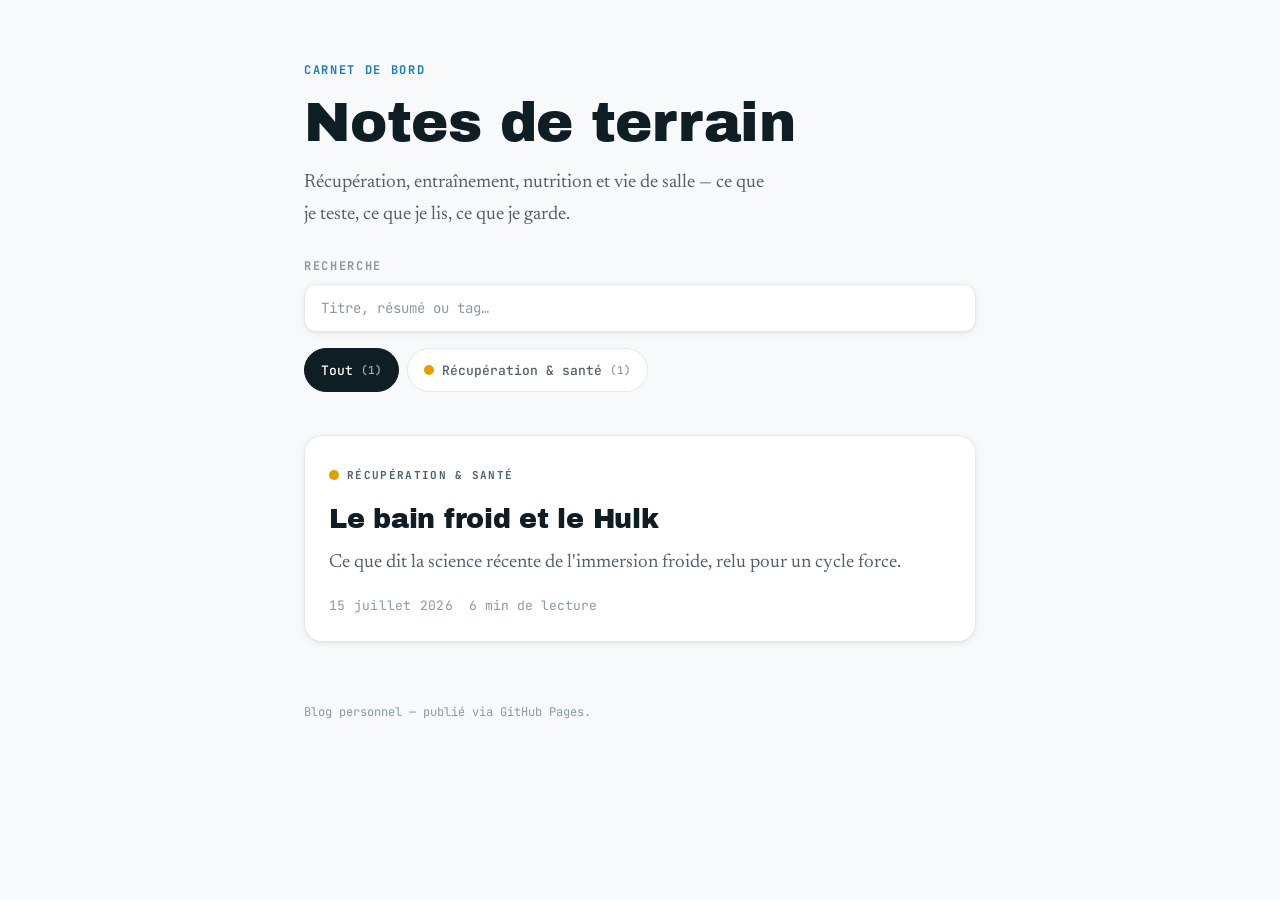
==== index.html @ 8f9f28e5 "Blog statique : accueil, design system, gabarit d'article et article bains froids Co-Authored-By: Cl" ====
<!DOCTYPE html>
<html lang="fr">
<head>
  <meta charset="UTF-8">
  <meta name="viewport" content="width=device-width, initial-scale=1.0">
  <title>Carnet de bord — entraînement, récup &amp; salle</title>
  <meta name="description" content="Blog personnel : récupération, entraînement, nutrition et gestion d'une salle de sport.">

  <!-- Google Fonts : seule dépendance externe -->
  <link rel="preconnect" href="https://fonts.googleapis.com">
  <link rel="preconnect" href="https://fonts.gstatic.com" crossorigin>
  <link href="https://fonts.googleapis.com/css2?family=Archivo+Black&family=JetBrains+Mono:wght@400;500;700&family=Newsreader:ital,opsz,wght@0,6..72,400..700;1,6..72,400..700&display=swap" rel="stylesheet">

  <link rel="stylesheet" href="assets/style.css">
</head>
<body>

  <header class="site-header">
    <p class="kicker">Carnet de bord</p>
    <h1 class="site-title">Notes de terrain</h1>
    <p class="site-subtitle">Récupération, entraînement, nutrition et vie de salle — ce que je teste, ce que je lis, ce que je garde.</p>
  </header>

  <div class="toolbar">
    <label for="search" class="mono-label" style="display:block; margin-bottom: var(--s-2); color: var(--text-3);">Recherche</label>
    <input type="search" id="search" class="search-field" placeholder="Titre, résumé ou tag…" autocomplete="off">

    <nav aria-label="Filtres par rubrique">
      <ul class="filters" id="filters"></ul>
    </nav>
  </div>

  <main>
    <section class="articles-list" id="list" aria-live="polite" aria-label="Liste des articles"></section>
  </main>

  <footer class="site-footer">
    <p>Blog personnel — publié via GitHub Pages.</p>
  </footer>

  <script src="articles.js"></script>
  <script>
    (function () {
      "use strict";

      /* ------------------------------------------------------
         Couleur stable par rubrique.
         Un hash simple du nom pointe vers une petite palette :
         une rubrique garde donc toujours la même couleur, même
         quand de nouvelles rubriques apparaissent.
         ------------------------------------------------------ */
      var PALETTE = ["#2ba8e0", "#2fb872", "#e0a000", "#ff6b4a", "#8a63d2", "#d4508f"];

      function couleurRubrique(nom) {
        var hash = 0;
        for (var i = 0; i < nom.length; i++) {
          hash = (hash * 31 + nom.charCodeAt(i)) >>> 0; // hash déterministe
        }
        return PALETTE[hash % PALETTE.length];
      }

      /* Normalisation pour la recherche : minuscules + sans accents */
      function normaliser(s) {
        return s.toLowerCase().normalize("NFD").replace(/[\u0300-\u036f]/g, "");
      }

      /* Date ISO → « 15 juillet 2026 » (midi pour éviter tout
         décalage de jour lié au fuseau horaire) */
      var formatFR = new Intl.DateTimeFormat("fr-FR", { day: "numeric", month: "long", year: "numeric" });
      function dateLisible(iso) {
        return formatFR.format(new Date(iso + "T12:00:00"));
      }

      /* ------------------------------------------------------
         État courant des deux filtres combinés
         ------------------------------------------------------ */
      var rubriqueActive = null; // null = « Tout »
      var requete = "";

      var listEl = document.getElementById("list");
      var filtersEl = document.getElementById("filters");
      var searchEl = document.getElementById("search");

      /* Tri par date décroissante, une fois pour toutes */
      var articles = ARTICLES.slice().sort(function (a, b) {
        return b.date.localeCompare(a.date);
      });

      /* ------------------------------------------------------
         Barre de filtres : générée dynamiquement à partir des
         rubriques distinctes présentes dans ARTICLES, avec
         compteur d'articles. Aucune rubrique codée en dur.
         ------------------------------------------------------ */
      function construireFiltres() {
        var compteurs = {};
        articles.forEach(function (a) {
          compteurs[a.rubrique] = (compteurs[a.rubrique] || 0) + 1;
        });
        var rubriques = Object.keys(compteurs).sort(function (a, b) {
          return a.localeCompare(b, "fr");
        });

        filtersEl.innerHTML = "";
        // Bouton « Tout » en tête
        filtersEl.appendChild(creerBouton("Tout", null, articles.length, null));
        rubriques.forEach(function (r) {
          filtersEl.appendChild(creerBouton(r, r, compteurs[r], couleurRubrique(r)));
        });
      }

      function creerBouton(label, valeur, compte, couleur) {
        var li = document.createElement("li");
        var btn = document.createElement("button");
        btn.type = "button";
        btn.className = "filter-btn";
        btn.setAttribute("aria-pressed", String(rubriqueActive === valeur));

        if (couleur) {
          var dot = document.createElement("span");
          dot.className = "dot";
          dot.style.background = couleur;
          dot.setAttribute("aria-hidden", "true");
          btn.appendChild(dot);
        }
        btn.appendChild(document.createTextNode(label + " "));

        var count = document.createElement("span");
        count.className = "count";
        count.textContent = "(" + compte + ")";
        btn.appendChild(count);

        btn.addEventListener("click", function () {
          rubriqueActive = valeur;
          // Met à jour l'état visuel de tous les boutons
          filtersEl.querySelectorAll(".filter-btn").forEach(function (b) {
            b.setAttribute("aria-pressed", "false");
          });
          btn.setAttribute("aria-pressed", "true");
          afficher();
        });

        li.appendChild(btn);
        return li;
      }

      /* ------------------------------------------------------
         Rendu de la liste : filtre rubrique + recherche texte
         (titre + résumé + tags, insensible casse et accents),
         sans rechargement de page.
         ------------------------------------------------------ */
      function afficher() {
        var visibles = articles.filter(function (a) {
          if (rubriqueActive && a.rubrique !== rubriqueActive) return false;
          if (requete) {
            var meule = normaliser(a.titre + " " + a.resume + " " + a.tags.join(" "));
            if (meule.indexOf(requete) === -1) return false;
          }
          return true;
        });

        listEl.innerHTML = "";

        if (visibles.length === 0) {
          var vide = document.createElement("p");
          vide.className = "empty-state";
          vide.textContent = requete
            ? "Aucun article ne correspond à cette recherche."
            : "Aucun article dans cette rubrique pour l’instant.";
          listEl.appendChild(vide);
          return;
        }

        visibles.forEach(function (a) {
          listEl.appendChild(creerCarte(a));
        });
      }

      function creerCarte(a) {
        // Toute la carte est un lien vers l'article
        var carte = document.createElement("a");
        carte.className = "card";
        carte.href = a.url;

        var rub = document.createElement("span");
        rub.className = "card-rubrique";
        var dot = document.createElement("span");
        dot.className = "dot";
        dot.style.background = couleurRubrique(a.rubrique);
        dot.setAttribute("aria-hidden", "true");
        rub.appendChild(dot);
        rub.appendChild(document.createTextNode(a.rubrique));
        carte.appendChild(rub);

        var titre = document.createElement("h2");
        titre.className = "card-title";
        titre.textContent = a.titre;
        carte.appendChild(titre);

        var resume = document.createElement("p");
        resume.className = "card-resume";
        resume.textContent = a.resume;
        carte.appendChild(resume);

        var meta = document.createElement("div");
        meta.className = "card-meta";
        var time = document.createElement("time");
        time.dateTime = a.date;
        time.textContent = dateLisible(a.date);
        meta.appendChild(time);
        var lecture = document.createElement("span");
        lecture.textContent = a.tempsLecture + " min de lecture";
        meta.appendChild(lecture);
        carte.appendChild(meta);

        return carte;
      }

      /* Recherche : filtrage au fil de la frappe */
      searchEl.addEventListener("input", function () {
        requete = normaliser(searchEl.value.trim());
        afficher();
      });

      construireFiltres();
      afficher();
    })();
  </script>
</body>
</html>
---- assets/style.css ----
/* ============================================================
   style.css — Design system partagé (mode clair éditorial)
   Utilisé par l'accueil ET les articles.
   ============================================================ */

:root {
  /* --- Fonds & surfaces --- */
  --bg: #f7f9fb;
  --surface: #ffffff;
  --border: #e3e9ee;

  /* --- Texte --- */
  --text: #0f1e24;
  --text-2: #516069;
  --text-3: #8a99a2;

  /* --- Accents --- */
  --accent: #2ba8e0;        /* bleu glacier */
  --accent-dark: #1b7fb0;   /* hover / liens */
  --danger: #ff6b4a;        /* attention */
  --positif: #2fb872;       /* positif */
  --retenir: #e0a000;       /* à retenir */

  /* --- Échelle d'espacement --- */
  --s-1: 4px;
  --s-2: 8px;
  --s-3: 12px;
  --s-4: 16px;
  --s-5: 24px;
  --s-6: 32px;
  --s-7: 48px;

  /* --- Rayons & ombres --- */
  --radius-s: 6px;
  --radius-m: 12px;
  --radius-l: 18px;
  --shadow-1: 0 1px 2px rgba(15, 30, 36, 0.05), 0 2px 8px rgba(15, 30, 36, 0.05);
  --shadow-2: 0 2px 4px rgba(15, 30, 36, 0.06), 0 10px 28px rgba(15, 30, 36, 0.09);

  /* --- Typographie --- */
  --font-display: "Archivo Black", "Arial Black", sans-serif;
  --font-body: "Newsreader", Georgia, serif;
  --font-mono: "JetBrains Mono", "SFMono-Regular", Menlo, monospace;
}

/* ------------------------------------------------------------
   Base
   ------------------------------------------------------------ */
*,
*::before,
*::after {
  box-sizing: border-box;
}

html {
  -webkit-text-size-adjust: 100%;
}

body {
  margin: 0;
  background: var(--bg);
  color: var(--text);
  font-family: var(--font-body);
  font-size: 19px;
  line-height: 1.7;
  font-optical-sizing: auto;
}

@media (max-width: 480px) {
  body {
    font-size: 18px;
  }
}

img {
  max-width: 100%;
  height: auto;
}

a {
  color: var(--accent-dark);
}

a:hover {
  color: var(--accent);
}

/* Focus clavier visible partout, cohérent */
:focus-visible {
  outline: 3px solid var(--accent);
  outline-offset: 2px;
  border-radius: var(--radius-s);
}

::selection {
  background: rgba(43, 168, 224, 0.25);
}

/* ------------------------------------------------------------
   Échelle typographique
   ------------------------------------------------------------ */
h1, h2, h3 {
  font-family: var(--font-display);
  font-weight: 400; /* Archivo Black est déjà "black" */
  line-height: 1.12;
  letter-spacing: -0.01em;
  margin: 0;
  overflow-wrap: break-word;
}

.kicker,
.mono-label {
  font-family: var(--font-mono);
  font-size: 12px;
  font-weight: 700;
  letter-spacing: 0.14em;
  text-transform: uppercase;
}

.byline,
time {
  font-family: var(--font-mono);
  font-size: 13px;
  letter-spacing: 0.02em;
}

/* ------------------------------------------------------------
   Accueil — en-tête
   ------------------------------------------------------------ */
.site-header {
  max-width: 720px;
  margin: 0 auto;
  padding: var(--s-7) var(--s-5) var(--s-5);
}

.site-header .kicker {
  color: var(--accent-dark);
  margin-bottom: var(--s-3);
}

.site-title {
  font-size: clamp(34px, 8vw, 56px);
}

.site-subtitle {
  color: var(--text-2);
  font-size: 19px;
  margin: var(--s-3) 0 0;
  max-width: 46ch;
}

/* ------------------------------------------------------------
   Accueil — recherche & filtres
   ------------------------------------------------------------ */
.toolbar {
  max-width: 720px;
  margin: 0 auto;
  padding: 0 var(--s-5) var(--s-5);
}

.search-field {
  width: 100%;
  min-height: 48px;
  padding: var(--s-3) var(--s-4);
  border: 1px solid var(--border);
  border-radius: var(--radius-m);
  background: var(--surface);
  font-family: var(--font-mono);
  font-size: 14px;
  color: var(--text);
  box-shadow: var(--shadow-1);
}

.search-field::placeholder {
  color: var(--text-3);
}

.filters {
  display: flex;
  flex-wrap: wrap;
  gap: var(--s-2);
  margin-top: var(--s-4);
  padding: 0;
  list-style: none;
}

.filter-btn {
  display: inline-flex;
  align-items: center;
  gap: var(--s-2);
  min-height: 44px; /* cible tactile */
  padding: var(--s-2) var(--s-4);
  border: 1px solid var(--border);
  border-radius: 999px;
  background: var(--surface);
  color: var(--text-2);
  font-family: var(--font-mono);
  font-size: 13px;
  font-weight: 500;
  cursor: pointer;
  transition: background-color 0.15s ease, color 0.15s ease, border-color 0.15s ease;
}

.filter-btn:hover {
  border-color: var(--accent);
  color: var(--text);
}

/* État actif : fort contraste, lisible AA */
.filter-btn[aria-pressed="true"] {
  background: var(--text);
  border-color: var(--text);
  color: #ffffff;
}

.filter-btn .count {
  font-size: 11px;
  color: var(--text-3);
}

.filter-btn[aria-pressed="true"] .count {
  color: rgba(255, 255, 255, 0.65);
}

.filter-btn .dot {
  width: 10px;
  height: 10px;
  border-radius: 50%;
  flex: none;
}

/* ------------------------------------------------------------
   Accueil — liste d'articles
   ------------------------------------------------------------ */
.articles-list {
  max-width: 720px;
  margin: 0 auto;
  padding: 0 var(--s-5) var(--s-7);
  display: grid;
  grid-template-columns: 1fr; /* colonne unique, y compris mobile */
  gap: var(--s-4);
}

.card {
  display: block;
  background: var(--surface);
  border: 1px solid var(--border);
  border-radius: var(--radius-l);
  padding: var(--s-5);
  text-decoration: none;
  color: inherit;
  box-shadow: var(--shadow-1);
  transition: box-shadow 0.15s ease, transform 0.15s ease;
}

.card:hover {
  box-shadow: var(--shadow-2);
  transform: translateY(-2px);
  color: inherit;
}

.card-rubrique {
  display: inline-flex;
  align-items: center;
  gap: var(--s-2);
  font-family: var(--font-mono);
  font-size: 11px;
  font-weight: 700;
  letter-spacing: 0.12em;
  text-transform: uppercase;
  color: var(--text-2);
}

.card-rubrique .dot {
  width: 10px;
  height: 10px;
  border-radius: 50%;
  flex: none;
}

.card-title {
  font-size: clamp(21px, 5.5vw, 27px);
  margin-top: var(--s-3);
}

.card-resume {
  color: var(--text-2);
  margin: var(--s-3) 0 var(--s-4);
}

.card-meta {
  display: flex;
  flex-wrap: wrap;
  gap: var(--s-2) var(--s-4);
  color: var(--text-3);
  font-family: var(--font-mono);
  font-size: 13px;
}

.empty-state {
  text-align: center;
  color: var(--text-2);
  background: var(--surface);
  border: 1px dashed var(--border);
  border-radius: var(--radius-l);
  padding: var(--s-7) var(--s-5);
  font-style: italic;
}

.site-footer {
  max-width: 720px;
  margin: 0 auto;
  padding: 0 var(--s-5) var(--s-7);
  color: var(--text-3);
  font-family: var(--font-mono);
  font-size: 12px;
}

/* ------------------------------------------------------------
   Mouvement réduit : on coupe transitions et animations
   ------------------------------------------------------------ */
@media (prefers-reduced-motion: reduce) {
  *,
  *::before,
  *::after {
    animation-duration: 0.01ms !important;
    animation-iteration-count: 1 !important;
    transition-duration: 0.01ms !important;
    scroll-behavior: auto !important;
  }
}
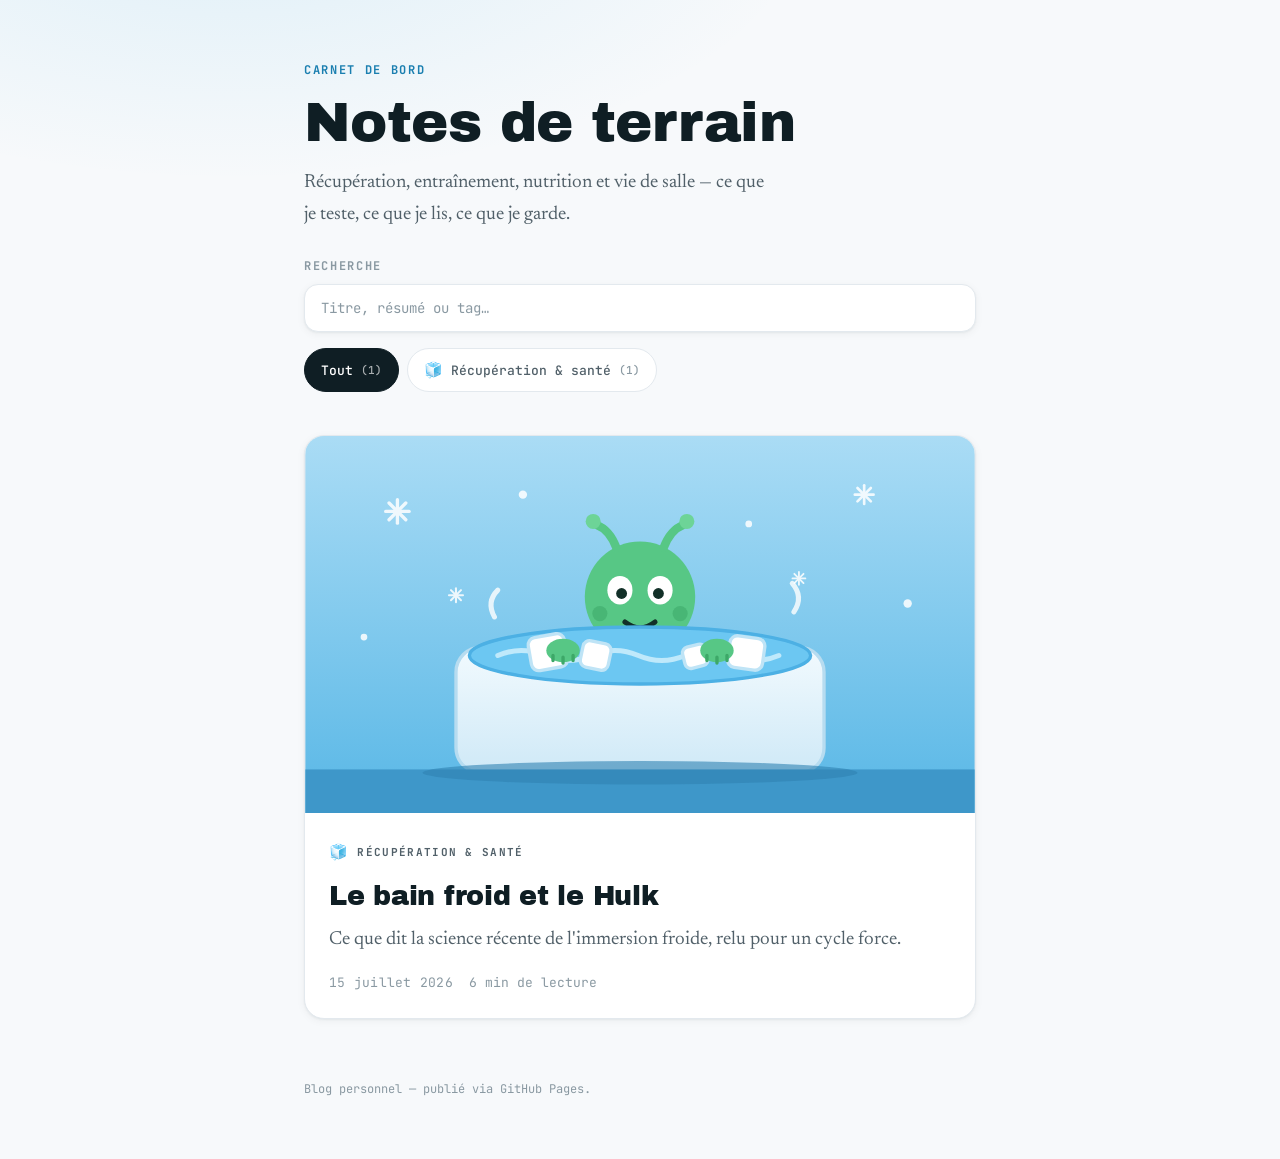
==== commit d4ddffc9: "Design v2 : thème sombre automatique, cartes avec couvertures illustrées, accents plus chaleureux Co" ====
--- a/index.html
+++ b/index.html
@@ -6,6 +6,11 @@
   <title>Carnet de bord — entraînement, récup &amp; salle</title>
   <meta name="description" content="Blog personnel : récupération, entraînement, nutrition et gestion d'une salle de sport.">
 
+  <!-- Thème auto clair/sombre (suit le réglage iPhone) -->
+  <meta name="color-scheme" content="light dark">
+  <meta name="theme-color" media="(prefers-color-scheme: light)" content="#f7f9fb">
+  <meta name="theme-color" media="(prefers-color-scheme: dark)" content="#0c1519">
+
   <!-- Google Fonts : seule dépendance externe -->
   <link rel="preconnect" href="https://fonts.googleapis.com">
   <link rel="preconnect" href="https://fonts.gstatic.com" crossorigin>
@@ -57,6 +62,24 @@
           hash = (hash * 31 + nom.charCodeAt(i)) >>> 0; // hash déterministe
         }
         return PALETTE[hash % PALETTE.length];
+      }
+
+      /* Assombrit une couleur hex (facteur 0–1) pour les dégradés
+         de couverture générée */
+      function assombrir(hex, f) {
+        var n = parseInt(hex.slice(1), 16);
+        var r = Math.round(((n >> 16) & 255) * f);
+        var g = Math.round(((n >> 8) & 255) * f);
+        var b = Math.round((n & 255) * f);
+        return "rgb(" + r + "," + g + "," + b + ")";
+      }
+
+      /* Premier emoji déclaré pour une rubrique (optionnel) */
+      function emojiRubrique(nom) {
+        for (var i = 0; i < ARTICLES.length; i++) {
+          if (ARTICLES[i].rubrique === nom && ARTICLES[i].emoji) return ARTICLES[i].emoji;
+        }
+        return null;
       }
 
       /* Normalisation pour la recherche : minuscules + sans accents */
@@ -115,12 +138,23 @@
         btn.className = "filter-btn";
         btn.setAttribute("aria-pressed", String(rubriqueActive === valeur));
 
+        // Emoji de la rubrique si un article en déclare un,
+        // sinon pastille de couleur (le bouton « Tout » n'a ni l'un ni l'autre)
         if (couleur) {
-          var dot = document.createElement("span");
-          dot.className = "dot";
-          dot.style.background = couleur;
-          dot.setAttribute("aria-hidden", "true");
-          btn.appendChild(dot);
+          var emo = emojiRubrique(label);
+          if (emo) {
+            var e = document.createElement("span");
+            e.className = "emoji";
+            e.textContent = emo;
+            e.setAttribute("aria-hidden", "true");
+            btn.appendChild(e);
+          } else {
+            var dot = document.createElement("span");
+            dot.className = "dot";
+            dot.style.background = couleur;
+            dot.setAttribute("aria-hidden", "true");
+            btn.appendChild(dot);
+          }
         }
         btn.appendChild(document.createTextNode(label + " "));
 
@@ -181,25 +215,61 @@
         carte.className = "card";
         carte.href = a.url;
 
+        /* Couverture : image 16:9 si fournie, sinon dégradé de la
+           couleur de rubrique + emoji (aucune carte "nue") */
+        var cover = document.createElement("div");
+        if (a.image) {
+          cover.className = "card-cover";
+          var img = document.createElement("img");
+          img.src = a.image;
+          img.alt = a.imageAlt || ""; // vide = décorative
+          img.loading = "lazy";
+          cover.appendChild(img);
+        } else {
+          cover.className = "card-cover fallback";
+          var c = couleurRubrique(a.rubrique);
+          cover.style.background = "linear-gradient(135deg, " + c + ", " + assombrir(c, 0.6) + ")";
+          var emo = document.createElement("span");
+          emo.textContent = a.emoji || "📝";
+          emo.setAttribute("aria-hidden", "true");
+          cover.appendChild(emo);
+        }
+        // La couverture générée est purement décorative ; une image
+        // avec imageAlt reste exposée aux lecteurs d'écran
+        if (!a.image || !a.imageAlt) cover.setAttribute("aria-hidden", "true");
+        carte.appendChild(cover);
+
+        var corps = document.createElement("div");
+        corps.className = "card-body";
+        carte.appendChild(corps);
+
         var rub = document.createElement("span");
         rub.className = "card-rubrique";
-        var dot = document.createElement("span");
-        dot.className = "dot";
-        dot.style.background = couleurRubrique(a.rubrique);
-        dot.setAttribute("aria-hidden", "true");
-        rub.appendChild(dot);
+        if (a.emoji) {
+          var re = document.createElement("span");
+          re.className = "emoji";
+          re.textContent = a.emoji;
+          re.setAttribute("aria-hidden", "true");
+          rub.appendChild(re);
+        } else {
+          var dot = document.createElement("span");
+          dot.className = "dot";
+          dot.style.background = couleurRubrique(a.rubrique);
+          dot.setAttribute("aria-hidden", "true");
+          rub.appendChild(dot);
+        }
         rub.appendChild(document.createTextNode(a.rubrique));
-        carte.appendChild(rub);
+        corps.appendChild(rub);
 
         var titre = document.createElement("h2");
         titre.className = "card-title";
         titre.textContent = a.titre;
-        carte.appendChild(titre);
+        corps.appendChild(titre);
 
         var resume = document.createElement("p");
         resume.className = "card-resume";
         resume.textContent = a.resume;
-        carte.appendChild(resume);
+        corps.appendChild(resume);
 
         var meta = document.createElement("div");
         meta.className = "card-meta";
@@ -210,7 +280,7 @@
         var lecture = document.createElement("span");
         lecture.textContent = a.tempsLecture + " min de lecture";
         meta.appendChild(lecture);
-        carte.appendChild(meta);
+        corps.appendChild(meta);
 
         return carte;
       }
--- a/assets/style.css
+++ b/assets/style.css
@@ -1,10 +1,13 @@
 /* ============================================================
-   style.css — Design system partagé (mode clair éditorial)
-   Utilisé par l'accueil ET les articles.
+   style.css — Design system partagé (clair ET sombre)
+   Le thème suit automatiquement le réglage du système
+   (prefers-color-scheme) : aucune classe à gérer.
    ============================================================ */
 
 :root {
-  /* --- Fonds & surfaces --- */
+  color-scheme: light dark;
+
+  /* --- Fonds & surfaces (mode clair) --- */
   --bg: #f7f9fb;
   --surface: #ffffff;
   --border: #e3e9ee;
@@ -16,10 +19,27 @@
 
   /* --- Accents --- */
   --accent: #2ba8e0;        /* bleu glacier */
-  --accent-dark: #1b7fb0;   /* hover / liens */
-  --danger: #ff6b4a;        /* attention */
-  --positif: #2fb872;       /* positif */
-  --retenir: #e0a000;       /* à retenir */
+  --accent-dark: #1b7fb0;   /* hover / liens / kickers */
+  --danger: #cc3d1c;
+  --positif: #177a48;
+  --retenir: #8a6200;
+
+  /* --- Accents « pleins » pour surfaces décoratives --- */
+  --danger-vif: #ff6b4a;
+  --positif-vif: #2fb872;
+  --retenir-vif: #e0a000;
+
+  /* --- Surlignages feutre (mark) --- */
+  --mark-neutre: rgba(43, 168, 224, 0.38);
+  --mark-attention: rgba(255, 107, 74, 0.38);
+  --mark-positif: rgba(47, 184, 114, 0.38);
+
+  /* --- Pastille de filtre active --- */
+  --chip-active-bg: #0f1e24;
+  --chip-active-fg: #ffffff;
+
+  /* --- Halo décoratif du haut de page --- */
+  --halo: rgba(43, 168, 224, 0.12);
 
   /* --- Échelle d'espacement --- */
   --s-1: 4px;
@@ -32,10 +52,10 @@
 
   /* --- Rayons & ombres --- */
   --radius-s: 6px;
-  --radius-m: 12px;
-  --radius-l: 18px;
+  --radius-m: 14px;
+  --radius-l: 20px;
   --shadow-1: 0 1px 2px rgba(15, 30, 36, 0.05), 0 2px 8px rgba(15, 30, 36, 0.05);
-  --shadow-2: 0 2px 4px rgba(15, 30, 36, 0.06), 0 10px 28px rgba(15, 30, 36, 0.09);
+  --shadow-2: 0 2px 4px rgba(15, 30, 36, 0.06), 0 12px 32px rgba(15, 30, 36, 0.1);
 
   /* --- Typographie --- */
   --font-display: "Archivo Black", "Arial Black", sans-serif;
@@ -44,6 +64,43 @@
 }
 
 /* ------------------------------------------------------------
+   Mode sombre : mêmes variables, valeurs recalibrées.
+   Tout le site (accueil + articles) bascule d'un coup.
+   ------------------------------------------------------------ */
+@media (prefers-color-scheme: dark) {
+  :root {
+    --bg: #0c1519;
+    --surface: #152028;
+    --border: #26343d;
+
+    --text: #eaf1f5;
+    --text-2: #a7b8c1;
+    --text-3: #7a8b95;
+
+    /* Liens & kickers plus clairs pour rester lisibles sur fond sombre */
+    --accent: #4cbdf0;
+    --accent-dark: #6fcbf4;
+    --danger: #ff8a6b;
+    --positif: #4ccd8d;
+    --retenir: #f0b93a;
+
+    /* Surlignages un peu plus soutenus sur fond sombre */
+    --mark-neutre: rgba(43, 168, 224, 0.45);
+    --mark-attention: rgba(255, 107, 74, 0.45);
+    --mark-positif: rgba(47, 184, 114, 0.45);
+
+    /* Pastille active : inversée (claire sur fond sombre) */
+    --chip-active-bg: #eaf1f5;
+    --chip-active-fg: #0c1519;
+
+    --halo: rgba(43, 168, 224, 0.1);
+
+    --shadow-1: 0 1px 2px rgba(0, 0, 0, 0.35), 0 2px 8px rgba(0, 0, 0, 0.3);
+    --shadow-2: 0 2px 4px rgba(0, 0, 0, 0.4), 0 12px 32px rgba(0, 0, 0, 0.5);
+  }
+}
+
+/* ------------------------------------------------------------
    Base
    ------------------------------------------------------------ */
 *,
@@ -58,7 +115,10 @@
 
 body {
   margin: 0;
-  background: var(--bg);
+  background-color: var(--bg);
+  /* Halo doux derrière l'en-tête, pour réchauffer la page */
+  background-image: radial-gradient(900px 420px at 18% -8%, var(--halo), transparent 65%);
+  background-repeat: no-repeat;
   color: var(--text);
   font-family: var(--font-body);
   font-size: 19px;
@@ -93,7 +153,7 @@
 }
 
 ::selection {
-  background: rgba(43, 168, 224, 0.25);
+  background: rgba(43, 168, 224, 0.3);
 }
 
 /* ------------------------------------------------------------
@@ -206,11 +266,11 @@
   color: var(--text);
 }
 
-/* État actif : fort contraste, lisible AA */
+/* État actif : fort contraste, lisible AA dans les deux modes */
 .filter-btn[aria-pressed="true"] {
-  background: var(--text);
-  border-color: var(--text);
-  color: #ffffff;
+  background: var(--chip-active-bg);
+  border-color: var(--chip-active-bg);
+  color: var(--chip-active-fg);
 }
 
 .filter-btn .count {
@@ -219,18 +279,27 @@
 }
 
 .filter-btn[aria-pressed="true"] .count {
-  color: rgba(255, 255, 255, 0.65);
-}
-
-.filter-btn .dot {
+  color: var(--chip-active-fg);
+  opacity: 0.65;
+}
+
+.filter-btn .dot,
+.card-rubrique .dot {
   width: 10px;
   height: 10px;
   border-radius: 50%;
   flex: none;
 }
 
-/* ------------------------------------------------------------
-   Accueil — liste d'articles
+.filter-btn .emoji,
+.card-rubrique .emoji {
+  font-size: 15px;
+  line-height: 1;
+  flex: none;
+}
+
+/* ------------------------------------------------------------
+   Accueil — liste d'articles (cartes avec couverture)
    ------------------------------------------------------------ */
 .articles-list {
   max-width: 720px;
@@ -238,7 +307,7 @@
   padding: 0 var(--s-5) var(--s-7);
   display: grid;
   grid-template-columns: 1fr; /* colonne unique, y compris mobile */
-  gap: var(--s-4);
+  gap: var(--s-5);
 }
 
 .card {
@@ -246,17 +315,49 @@
   background: var(--surface);
   border: 1px solid var(--border);
   border-radius: var(--radius-l);
-  padding: var(--s-5);
+  overflow: hidden; /* la couverture épouse les coins arrondis */
   text-decoration: none;
   color: inherit;
   box-shadow: var(--shadow-1);
-  transition: box-shadow 0.15s ease, transform 0.15s ease;
+  transition: box-shadow 0.2s ease, transform 0.2s ease, border-color 0.2s ease;
 }
 
 .card:hover {
   box-shadow: var(--shadow-2);
-  transform: translateY(-2px);
+  transform: translateY(-3px);
+  border-color: var(--accent);
   color: inherit;
+}
+
+/* Couverture : image fournie… */
+.card-cover {
+  display: block;
+  aspect-ratio: 16 / 9;
+  overflow: hidden;
+  background: var(--border);
+}
+
+.card-cover img {
+  width: 100%;
+  height: 100%;
+  object-fit: cover;
+  display: block;
+  transition: transform 0.35s ease;
+}
+
+.card:hover .card-cover img {
+  transform: scale(1.04);
+}
+
+/* …ou couverture générée (dégradé rubrique + emoji) */
+.card-cover.fallback {
+  display: grid;
+  place-items: center;
+  font-size: 64px;
+}
+
+.card-body {
+  padding: var(--s-5);
 }
 
 .card-rubrique {
@@ -271,13 +372,6 @@
   color: var(--text-2);
 }
 
-.card-rubrique .dot {
-  width: 10px;
-  height: 10px;
-  border-radius: 50%;
-  flex: none;
-}
-
 .card-title {
   font-size: clamp(21px, 5.5vw, 27px);
   margin-top: var(--s-3);
@@ -291,6 +385,7 @@
 .card-meta {
   display: flex;
   flex-wrap: wrap;
+  align-items: center;
   gap: var(--s-2) var(--s-4);
   color: var(--text-3);
   font-family: var(--font-mono);
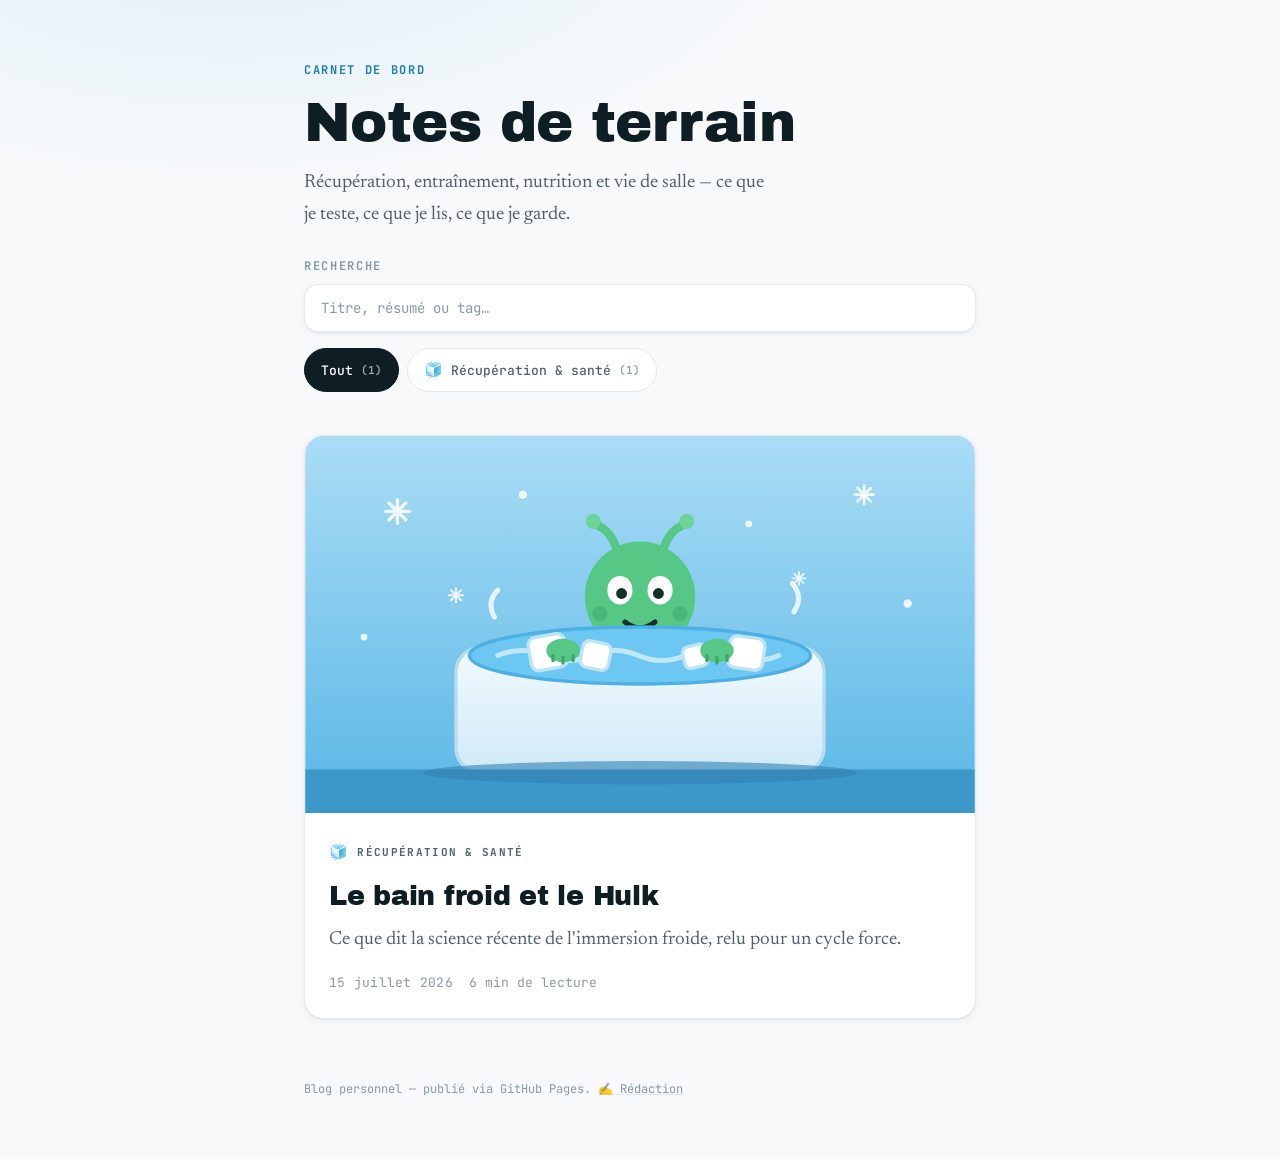
==== commit 886fc7ad: "Lien Rédaction dans le pied de page de l'accueil Co-Authored-By: Claude Fable 5 <noreply@anthropic.c" ====
--- a/index.html
+++ b/index.html
@@ -40,7 +40,7 @@
   </main>
 
   <footer class="site-footer">
-    <p>Blog personnel — publié via GitHub Pages.</p>
+    <p>Blog personnel — publié via GitHub Pages. <a href="admin.html" class="lien-admin">✍️ Rédaction</a></p>
   </footer>
 
   <script src="articles.js"></script>
--- a/assets/style.css
+++ b/assets/style.css
@@ -411,6 +411,19 @@
   font-size: 12px;
 }
 
+/* Lien vers la page de rédaction : discret mais cible tactile correcte */
+.site-footer .lien-admin {
+  display: inline-block;
+  padding: var(--s-4) var(--s-2);
+  margin: calc(-1 * var(--s-4)) calc(-1 * var(--s-2));
+  color: var(--text-3);
+  text-decoration-color: var(--border);
+}
+
+.site-footer .lien-admin:hover {
+  color: var(--accent-dark);
+}
+
 /* ------------------------------------------------------------
    Mouvement réduit : on coupe transitions et animations
    ------------------------------------------------------------ */
